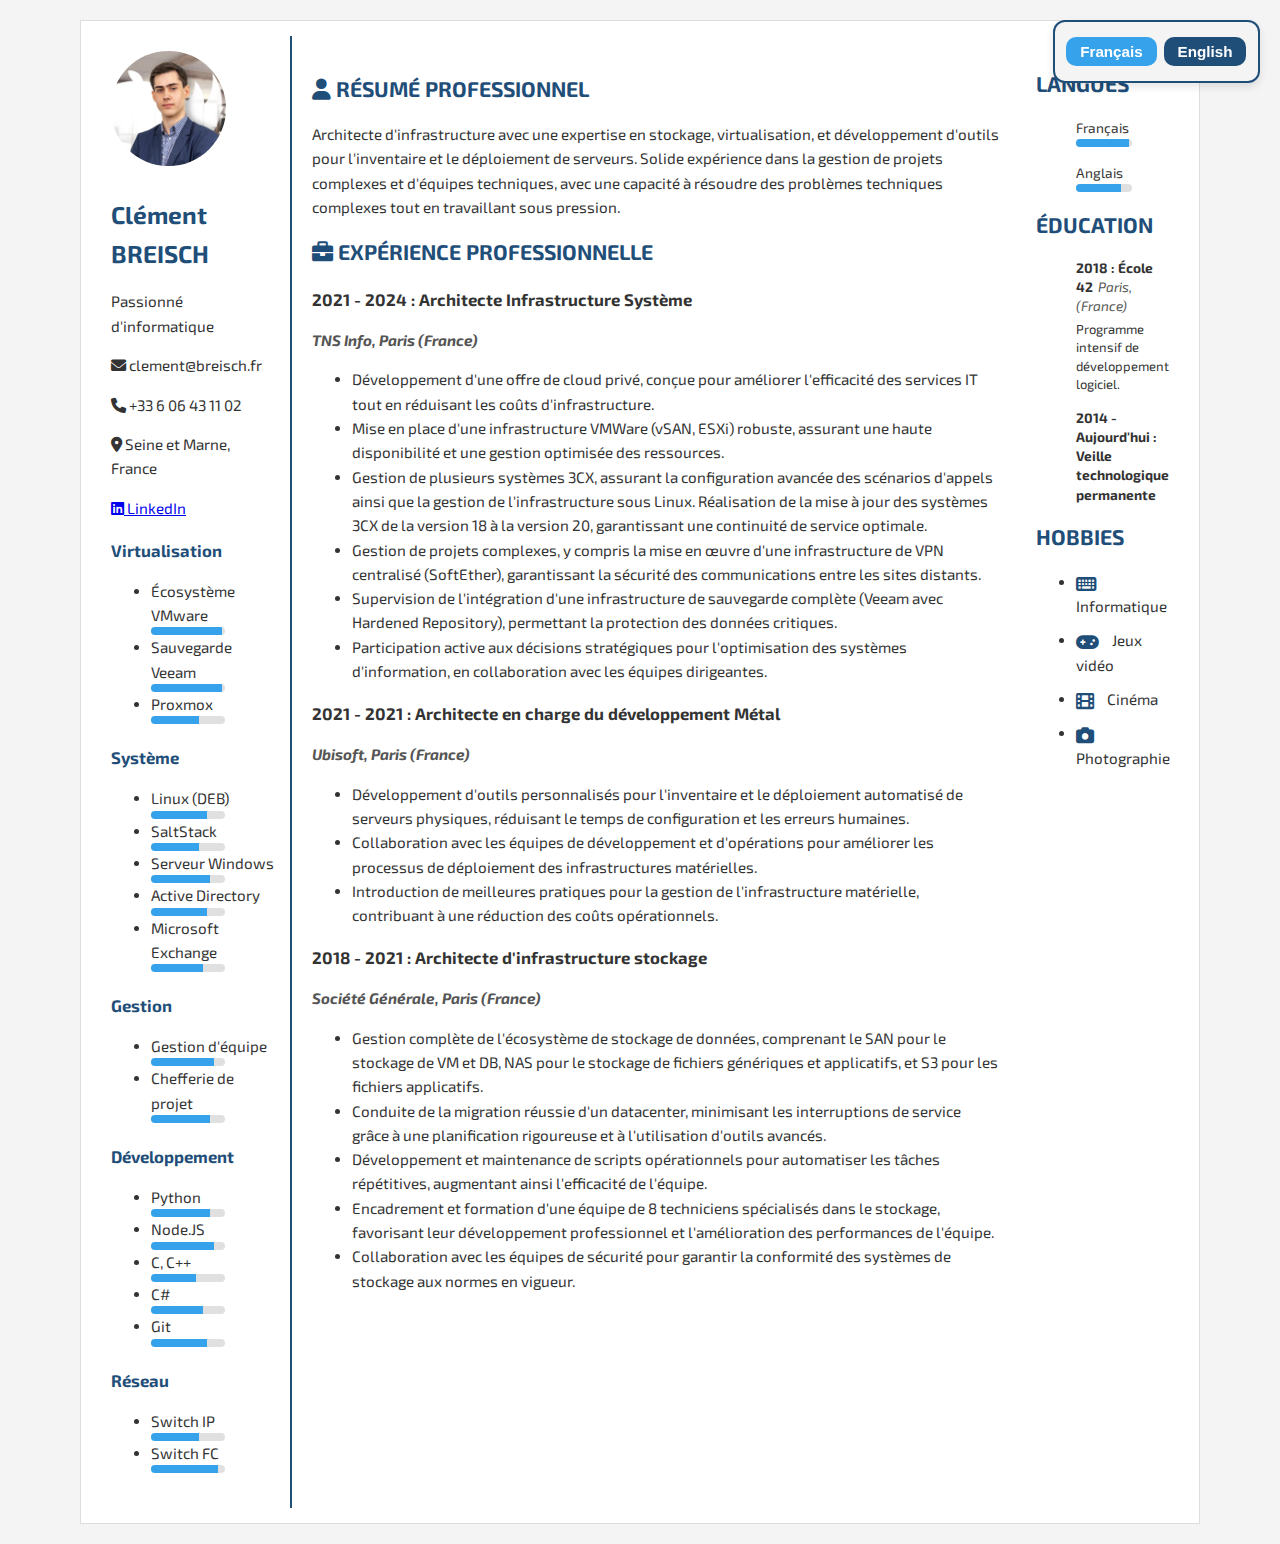
==== index.html @ fd559545 "v0.1" ====
<!DOCTYPE html>
<html lang="fr">
<head>
    <meta charset="UTF-8">
    <meta name="viewport" content="width=device-width, initial-scale=1.0">
    <title>Clément BREISCH - CV</title>
    <link rel="stylesheet" href="css/style.css">
    <link rel="stylesheet" href="https://cdnjs.cloudflare.com/ajax/libs/font-awesome/6.0.0-beta3/css/all.min.css">
</head>
<body>
    <div class="language-selector-container">
        <div class="language-selector">
            <button id="btn-fr" onclick="changeLanguage('fr')" class="active">Français</button>
            <button id="btn-en" onclick="changeLanguage('en')">English</button>
        </div>
    </div>    
    <div class="container">
        <!-- Left Column -->
        <div class="left-column">
            <img id="profile-pic" src="" alt="" class="profile-pic">
            <div id="contact-info" class="contact-info">
                <h1 id="name"></h1>
                <p id="title"></p>
                <p id="email-container"><i class="fas fa-envelope"></i> <span id="email"></span></p>
                <p id="phone-container"><i class="fas fa-phone"></i> <span id="phone"></span></p>
                <p id="location-container"><i class="fas fa-map-marker-alt"></i> <span id="location"></span></p>
                <a id="linkedin" href="#" style="display:none;"><i class="fab fa-linkedin"></i> LinkedIn</a>
                <a id="website" href="#" style="display:none;"><i class="fas fa-globe"></i> Website</a>
            </div>
            <div id="skills"></div>
        </div>

        <!-- Right Column -->
        <div id="experience" class="middle-column">
            <!-- Dynamic content will be loaded here -->
        </div>

        <div class="right-column">
            <h2 id="languages-title" class="section-title"><i class="fas fa-language"></i></h2>
            <ul id="languages"></ul>
            <h2 id="education-title" class="section-title"><i class="fas fa-graduation-cap"></i></h2>
            <ul id="education"></ul>
            <h2 id="hobbies-title" class="section-title"><i class="fas fa-sun"></i></h2>
            <ul id="hobbies"></ul>
        </div>
    </div>

    <script src="js/script.js"></script>
</body>
</html>
---- css/style.css ----
/* Importation de la police Exo 2 depuis Google Fonts */
@import url('https://fonts.googleapis.com/css2?family=Exo+2:wght@400;500;700&display=swap');

body {
    font-family: 'Exo 2', sans-serif;
    line-height: 1.6;
    color: #333;
    margin: 0;
    padding: 0;
    background-color: #f4f4f4;
    font-size: 0.95em;
}

h1, h2, h3, h4 {
    font-family: 'Exo 2', sans-serif;
    font-weight: 700;
    margin-top: 1em;
}

h1 {
    font-size: 1.5em;
    margin-bottom: 0.5em;
    color: #1F4E79;
}

h2 {
    font-size: 1.4em;
    color: #1F4E79;
    margin-bottom: 0.75em;
    margin-top: 0.75em;
}

h3 {
    font-size: 1.3em;
    color: #1F4E79;
    margin-bottom: 0.5em;
}

h4 {
    font-size: 1.2em;
    color: #1F4E79;
}

.container {
    max-width: 85%;
    margin: 20px auto;
    padding: 15px;
    display: flex;
    justify-content: space-between;
    border: 1px solid #ddd;
    background: #fff;
}

.left-column {
    width: 18%;
    padding: 15px;
    border-right: 2px solid #1F4E79;
    box-sizing: border-box;
}

.middle-column {
    width: 67%;
    padding: 20px;
    box-sizing: border-box;
}

.right-column {
    width: 15%;
    padding: 15px;
    box-sizing: border-box;
}

.profile-pic {
    width: 100%;
    height: auto;
    border-radius: 50%;
    margin-bottom: 20px;
}

.skills-section {
    margin-bottom: 20px;
}

.skills-section h4 {
    font-size: 1.1em;
    color: #1F4E79;
    margin-bottom: 10px;
}

.skills ul, #languages ul, #education ul, #hobbies ul {
    list-style-type: none;
    padding: 0;
    margin: 0;
}

.skills li, #languages li, #education li {
    display: block;
    margin-bottom: 15px; /* Augmentation de l'espacement entre les éléments */
    font-size: 0.9em;
}

.progress-bar {
    width: 60%;
    background-color: #e0e0e0;
    border-radius: 4px;
    overflow: hidden;
    height: 8px;
}

.progress-bar-inner {
    height: 100%;
    background-color: #36A2EB;
}

.language-selector-container {
    position: fixed;
    top: 20px;
    right: 20px;
    padding: 15px;
    background-color: #f4f4f4;
    border-radius: 12px;
    box-shadow: 0px 4px 8px rgba(0, 0, 0, 0.1);
    z-index: 1000;
    border: 2px solid #1F4E79;
}

.language-selector {
    display: flex;
    gap: 4%;
    justify-content: center;
    align-items: center;
}

.language-selector button {
    background-color: #1F4E79;
    color: white;
    border: none;
    padding: 6px 14px;
    border-radius: 10px;
    cursor: pointer;
    transition: background-color 0.3s;
    font-size: 1em;
    font-weight: bold;
}

.language-selector button:hover {
    background-color: #145a8a;
}

.language-selector button.active {
    background-color: #36A2EB;
}

.language-selector-container::before {
    color: #1F4E79;
    font-weight: bold;
    text-align: center;
    display: block;
    margin-bottom: 2px;
}


/* Ajustement spécifique pour la section Éducation */
#education li {
    margin-bottom: 15px; /* Ajout d'espace entre les éléments de la liste */
    line-height: 1.4;
}

#education li strong {
    font-weight: bold;
    display: inline; /* Suppression des sauts de ligne */
    margin-right: 5px;
}

#education li i {
    font-style: italic;
    color: #555;
    display: inline; /* Suppression des sauts de ligne */
    margin-right: 5px;
}

#education li p {
    margin: 0;
    margin-top: 5px; /* Réduction de l'espace avant le descriptif */
    color: #333;
    font-size: 0.95em;
}

/* Ajustement spécifique pour la section Expérience */
.experience-item h3 {
    font-size: 1.1em;
    font-weight: bold;
    color: #333;
}

.experience-item p i {
    font-size: 1em;
    font-weight: bold;
    color: #555;
    display: block; /* Permet de s'assurer que l'employeur et l'emplacement sont sur une ligne séparée */
    margin-top: 5px;
    margin-bottom: 10px;
}

/* Restauration des icônes des hobbies */
#hobbies li {
    margin-bottom: 10px;
}

#hobbies li i {
    margin-right: 10px;
    color: #1F4E79;
    font-size: 1.2em;
    vertical-align: middle;
}

/* Responsive adjustments */
@media only screen and (min-width: 1200px) {
    .left-column {
        width: 18%;
    }
    .middle-column {
        width: 67%;
    }
    .right-column {
        width: 15%;
    }

    .profile-pic {
        width: 70%;
        margin: 0 auto;
    }

    h1 {
        font-size: 1.6em;
    }
}

@media only screen and (max-width: 1200px) {
    .left-column {
        width: 22%;
    }
    .middle-column {
        width: 63%;
    }
    .right-column {
        width: 15%;
    }

    .profile-pic {
        width: 80%;
        margin: 0 auto;
    }

    .container {
        padding: 10px;
    }

    h1 {
        font-size: 1.3em;
    }
}

@media only screen and (max-width: 992px) {
    .left-column {
        width: 100%;
        border-right: none;
        text-align: center;
        margin-bottom: 20px;
    }
    .middle-column, .right-column {
        width: 100%;
    }

    .container {
        flex-direction: column;
        align-items: center;
        padding: 10px;
    }

    .language-selector-container {
        position: static;
        margin-bottom: 10px;
    }

    .profile-pic {
        width: 50%;
        height: auto;
        margin: 0 auto 15px auto;
        display: block;
    }

    h1 {
        font-size: 1.4em;
        text-align: center;
    }

    .skills li {
        font-size: 0.95em;
    }
}

@media only screen and (max-width: 768px) {
    .left-column, .middle-column, .right-column {
        width: 100%;
        padding: 0 10px;
    }

    h1 {
        font-size: 1.3em;
        text-align: center;
    }

    .profile-pic {
        width: 70%;
        margin: 0 auto;
    }
}

@media only screen and (max-width: 576px) {
    .container {
        padding: 5px;
    }

    h1 {
        font-size: 1.2em;
        text-align: center;
    }

    .profile-pic {
        width: 60%;
        margin: 0 auto;
    }

    .skills-section h4 {
        font-size: 0.9em;
    }

    .skills li {
        font-size: 0.85em;
    }

    .right-column h2 {
        font-size: 1.1em;
        text-align: center;
    }
}
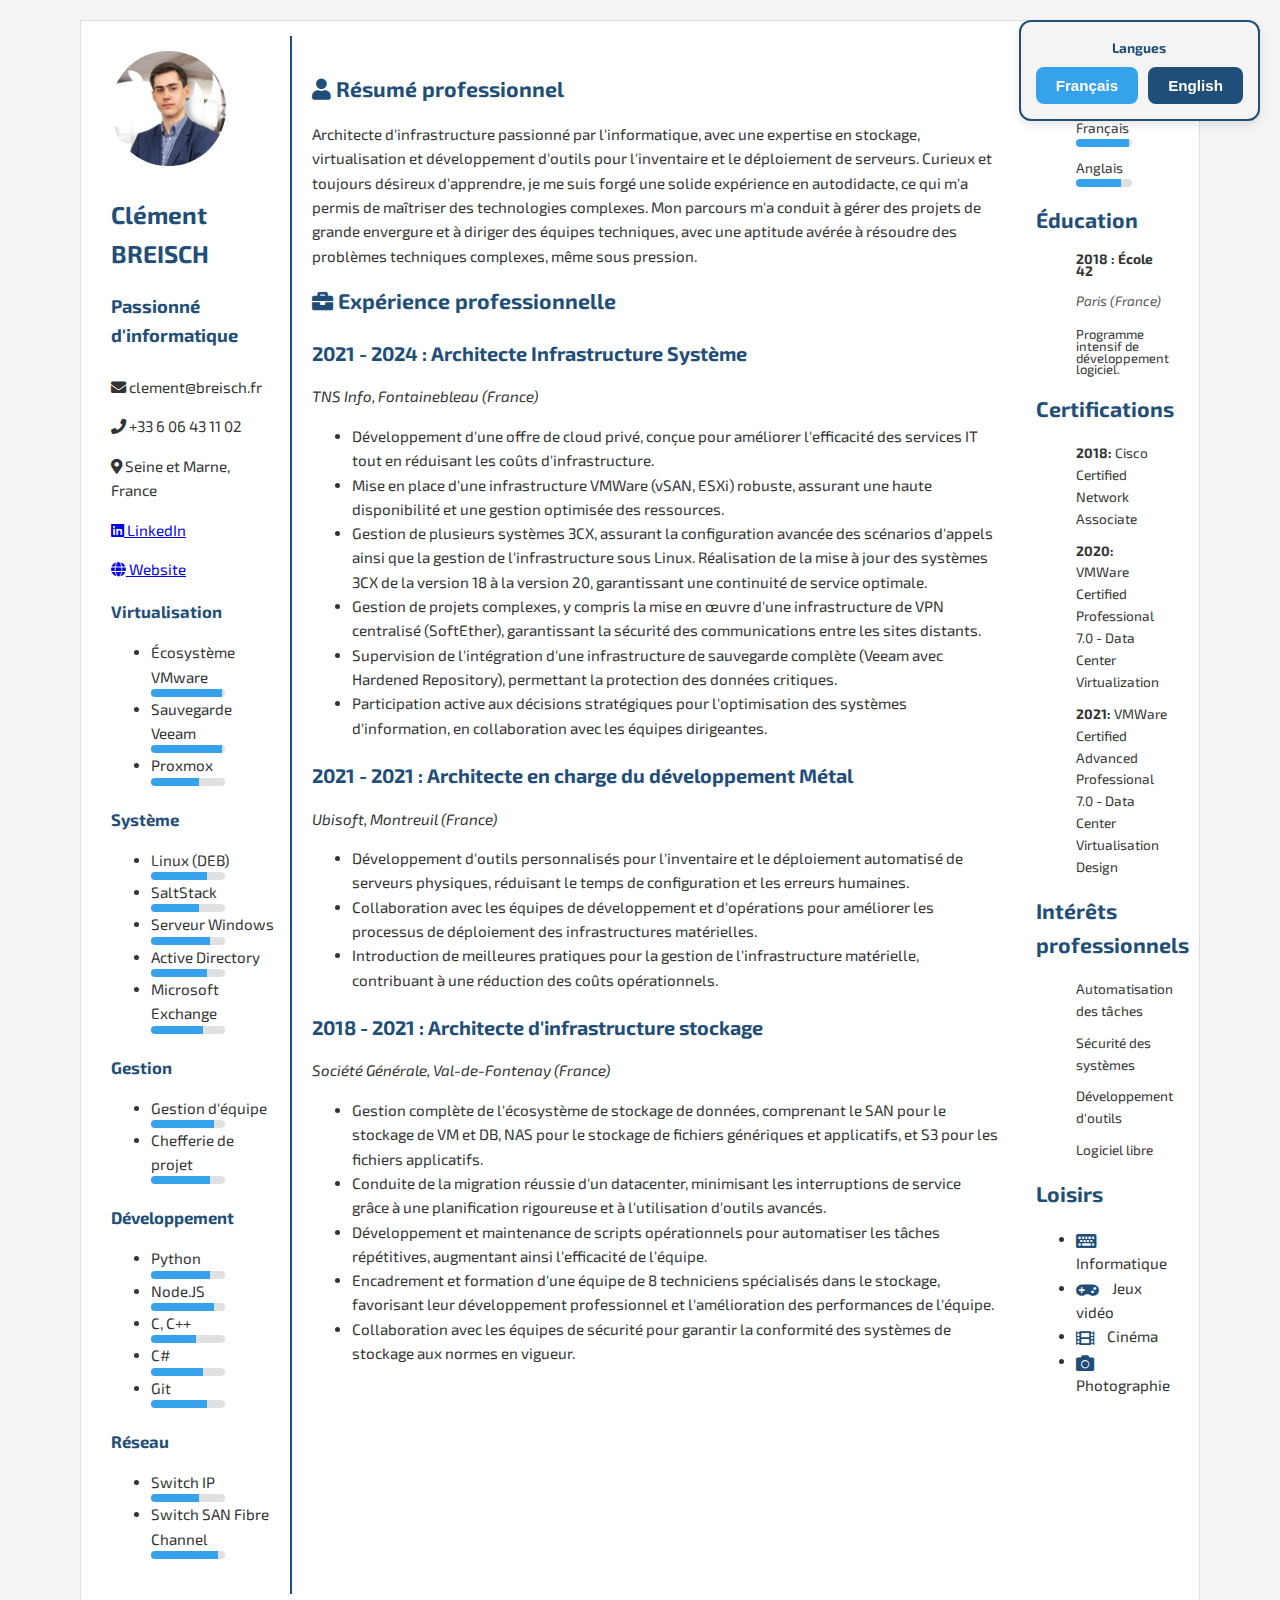
==== commit 2c081173: "Add Certifications and Profesionnal Interets" ====
--- a/index.html
+++ b/index.html
@@ -3,48 +3,72 @@
 <head>
     <meta charset="UTF-8">
     <meta name="viewport" content="width=device-width, initial-scale=1.0">
-    <title>Clément BREISCH - CV</title>
+    <title>CV</title>
     <link rel="stylesheet" href="css/style.css">
-    <link rel="stylesheet" href="https://cdnjs.cloudflare.com/ajax/libs/font-awesome/6.0.0-beta3/css/all.min.css">
+    <link rel="stylesheet" href="https://cdnjs.cloudflare.com/ajax/libs/font-awesome/5.15.4/css/all.min.css">
+    <script src="js/script.js"></script>
 </head>
 <body>
+    <!-- Sélecteur de langue -->
     <div class="language-selector-container">
         <div class="language-selector">
             <button id="btn-fr" onclick="changeLanguage('fr')" class="active">Français</button>
             <button id="btn-en" onclick="changeLanguage('en')">English</button>
         </div>
-    </div>    
+    </div>
+
     <div class="container">
-        <!-- Left Column -->
+        <!-- Colonne de gauche -->
         <div class="left-column">
-            <img id="profile-pic" src="" alt="" class="profile-pic">
-            <div id="contact-info" class="contact-info">
-                <h1 id="name"></h1>
-                <p id="title"></p>
-                <p id="email-container"><i class="fas fa-envelope"></i> <span id="email"></span></p>
-                <p id="phone-container"><i class="fas fa-phone"></i> <span id="phone"></span></p>
-                <p id="location-container"><i class="fas fa-map-marker-alt"></i> <span id="location"></span></p>
-                <a id="linkedin" href="#" style="display:none;"><i class="fab fa-linkedin"></i> LinkedIn</a>
-                <a id="website" href="#" style="display:none;"><i class="fas fa-globe"></i> Website</a>
+            <img id="profile-pic" class="profile-pic" src="./images/profile.jpg" alt="Clément Breisch">
+            <h1 id="name">Clément BREISCH</h1>
+            <h4 id="title">Passionné d'informatique</h4>
+            <p><i class="fas fa-envelope"></i> <span id="email"></span></p>
+            <p><i class="fas fa-phone"></i> <span id="phone"></span></p>
+            <p><i class="fas fa-map-marker-alt"></i> <span id="location"></span></p>
+            <p><a id="linkedin" href="#" style="display:none;"><i class="fab fa-linkedin"></i> LinkedIn</a></p>
+            <p><a id="website" href="#" style="display:none;"><i class="fas fa-globe"></i> Website</a></p>
+            
+            <!-- Compétences -->
+            <div id="skills">
+                <!-- Compétences générées dynamiquement -->
             </div>
-            <div id="skills"></div>
         </div>
 
-        <!-- Right Column -->
-        <div id="experience" class="middle-column">
-            <!-- Dynamic content will be loaded here -->
+        <!-- Colonne du milieu -->
+        <div class="middle-column">
+            <div id="experience">
+                <!-- Expériences générées dynamiquement -->
+            </div>
         </div>
 
+        <!-- Colonne de droite -->
         <div class="right-column">
-            <h2 id="languages-title" class="section-title"><i class="fas fa-language"></i></h2>
-            <ul id="languages"></ul>
-            <h2 id="education-title" class="section-title"><i class="fas fa-graduation-cap"></i></h2>
-            <ul id="education"></ul>
-            <h2 id="hobbies-title" class="section-title"><i class="fas fa-sun"></i></h2>
-            <ul id="hobbies"></ul>
+            <h2 id="languages-title">Langues</h2>
+            <ul id="languages">
+                <!-- Langues générées dynamiquement -->
+            </ul>
+            
+            <h2 id="education-title">Éducation</h2>
+            <ul id="education">
+                <!-- Éducation générée dynamiquement -->
+            </ul>
+
+            <h2 id="certifications-title">Certifications</h2>
+            <ul id="certifications">
+                <!-- Certifications générées dynamiquement -->
+            </ul>
+
+            <h2 id="professional-interests-title">Centres d'intérêt professionnels</h2>
+            <ul id="professional-interests">
+                <!-- Centres d'intérêt professionnels générés dynamiquement -->
+            </ul>
+
+            <h2 id="hobbies-title">Hobbies</h2>
+            <ul id="hobbies">
+                <!-- Hobbies générés dynamiquement -->
+            </ul>
         </div>
     </div>
-
-    <script src="js/script.js"></script>
 </body>
 </html>
--- a/css/style.css
+++ b/css/style.css
@@ -87,15 +87,15 @@
     margin-bottom: 10px;
 }
 
-.skills ul, #languages ul, #education ul, #hobbies ul {
+.skills ul, #languages ul, #education ul, #certifications ul, #professional-interests ul, #hobbies ul {
     list-style-type: none;
     padding: 0;
     margin: 0;
 }
 
-.skills li, #languages li, #education li {
+.skills li, #languages li, #education li, #certifications li, #professional-interests li {
     display: block;
-    margin-bottom: 15px; /* Augmentation de l'espacement entre les éléments */
+    margin-bottom: 10px; /* Espacement entre les éléments */
     font-size: 0.9em;
 }
 
@@ -126,7 +126,7 @@
 
 .language-selector {
     display: flex;
-    gap: 4%;
+    gap: 10px;
     justify-content: center;
     align-items: center;
 }
@@ -135,8 +135,8 @@
     background-color: #1F4E79;
     color: white;
     border: none;
-    padding: 6px 14px;
-    border-radius: 10px;
+    padding: 10px 20px;
+    border-radius: 8px;
     cursor: pointer;
     transition: background-color 0.3s;
     font-size: 1em;
@@ -152,31 +152,32 @@
 }
 
 .language-selector-container::before {
+    content: "Langues";
+    font-size: 0.9em;
     color: #1F4E79;
     font-weight: bold;
     text-align: center;
     display: block;
-    margin-bottom: 2px;
-}
-
+    margin-bottom: 8px;
+}
 
 /* Ajustement spécifique pour la section Éducation */
 #education li {
     margin-bottom: 15px; /* Ajout d'espace entre les éléments de la liste */
-    line-height: 1.4;
+    line-height: 0.9;
 }
 
 #education li strong {
     font-weight: bold;
-    display: inline; /* Suppression des sauts de ligne */
-    margin-right: 5px;
+    display: block; /* Suppression des sauts de ligne */
+    margin-bottom: 5px;
 }
 
 #education li i {
     font-style: italic;
     color: #555;
-    display: inline; /* Suppression des sauts de ligne */
-    margin-right: 5px;
+    display: block; /* Suppression des sauts de ligne */
+    margin-bottom: 5px;
 }
 
 #education li p {
@@ -186,27 +187,7 @@
     font-size: 0.95em;
 }
 
-/* Ajustement spécifique pour la section Expérience */
-.experience-item h3 {
-    font-size: 1.1em;
-    font-weight: bold;
-    color: #333;
-}
-
-.experience-item p i {
-    font-size: 1em;
-    font-weight: bold;
-    color: #555;
-    display: block; /* Permet de s'assurer que l'employeur et l'emplacement sont sur une ligne séparée */
-    margin-top: 5px;
-    margin-bottom: 10px;
-}
-
 /* Restauration des icônes des hobbies */
-#hobbies li {
-    margin-bottom: 10px;
-}
-
 #hobbies li i {
     margin-right: 10px;
     color: #1F4E79;
@@ -345,3 +326,4 @@
         text-align: center;
     }
 }
+
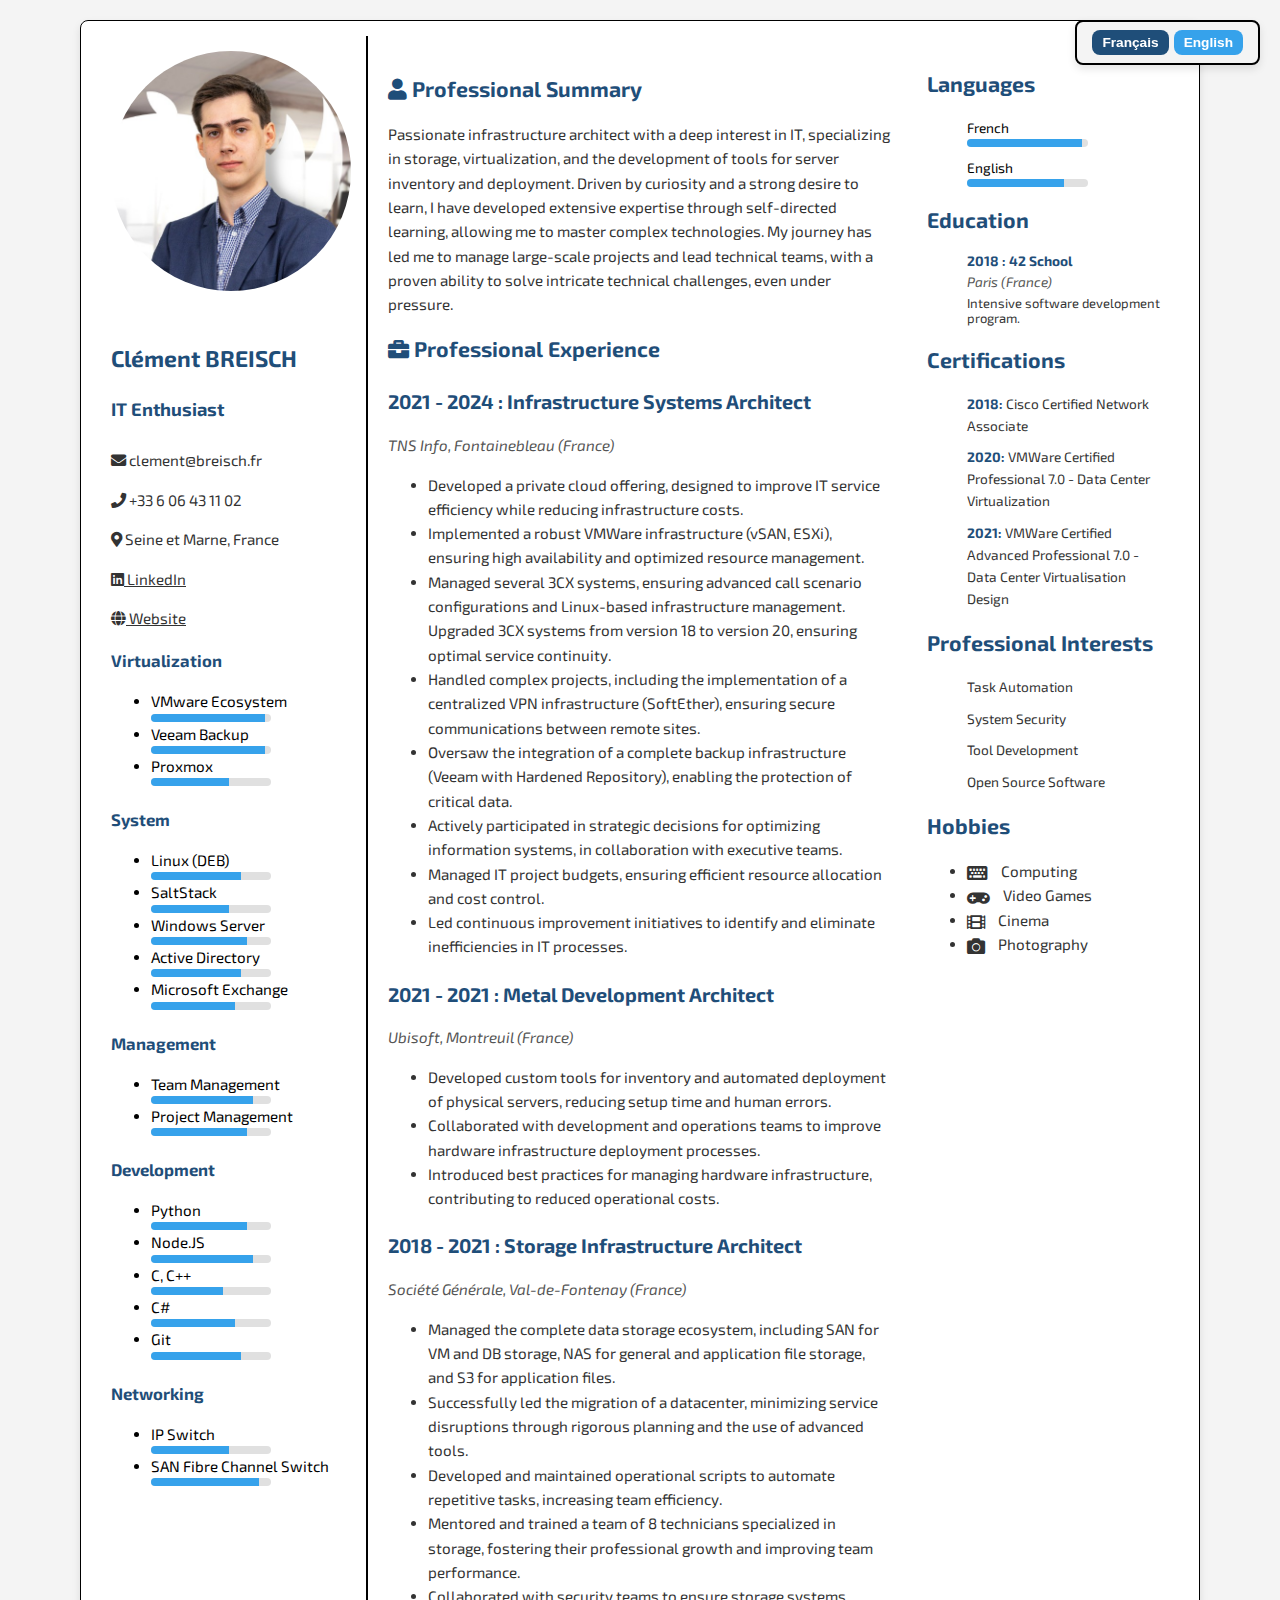
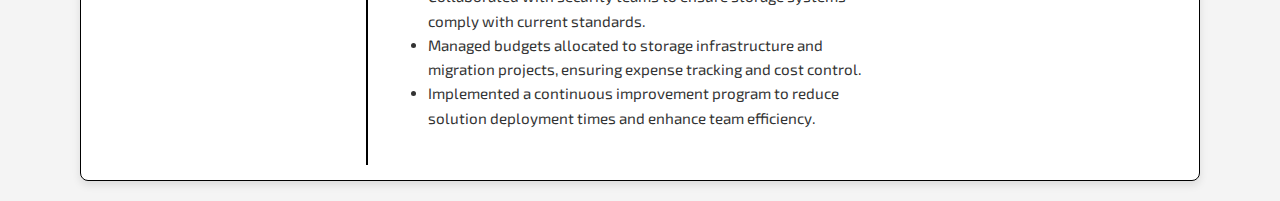
==== commit 2c5a8c23: "Refactor language selector and update styling in index.html" ====
--- a/index.html
+++ b/index.html
@@ -1,74 +1,82 @@
 <!DOCTYPE html>
 <html lang="fr">
+
 <head>
     <meta charset="UTF-8">
     <meta name="viewport" content="width=device-width, initial-scale=1.0">
     <title>CV</title>
     <link rel="stylesheet" href="css/style.css">
     <link rel="stylesheet" href="https://cdnjs.cloudflare.com/ajax/libs/font-awesome/5.15.4/css/all.min.css">
-    <script src="js/script.js"></script>
+    <script src="js/script.js" defer></script>
 </head>
-<body>
-    <!-- Sélecteur de langue -->
-    <div class="language-selector-container">
+
+<body class="light-bg">
+    <!-- Language Selector -->
+    <div class="language-selector-container light-bg primary-border">
         <div class="language-selector">
-            <button id="btn-fr" onclick="changeLanguage('fr')" class="active">Français</button>
-            <button id="btn-en" onclick="changeLanguage('en')">English</button>
+            <button id="btn-fr" onclick="changeLanguage('fr')" class="button-primary active">Français</button>
+            <button id="btn-en" onclick="changeLanguage('en')" class="button-primary">English</button>
         </div>
     </div>
 
-    <div class="container">
-        <!-- Colonne de gauche -->
-        <div class="left-column">
-            <img id="profile-pic" class="profile-pic" src="./images/profile.jpg" alt="Clément Breisch">
-            <h1 id="name">Clément BREISCH</h1>
-            <h4 id="title">Passionné d'informatique</h4>
-            <p><i class="fas fa-envelope"></i> <span id="email"></span></p>
-            <p><i class="fas fa-phone"></i> <span id="phone"></span></p>
-            <p><i class="fas fa-map-marker-alt"></i> <span id="location"></span></p>
-            <p><a id="linkedin" href="#" style="display:none;"><i class="fab fa-linkedin"></i> LinkedIn</a></p>
-            <p><a id="website" href="#" style="display:none;"><i class="fas fa-globe"></i> Website</a></p>
+    <div class="container white-bg secondary-border">
+        <!-- Left Column -->
+        <div class="left-column primary-border">
+            <img id="profile-pic" class="profile-pic" src="./images/profile.jpg" alt="Profile Picture">
+            <h1 id="name" class="primary-text">Clément BREISCH</h1>
+            <h4 id="title" class="primary-text">Passionné d'informatique</h4>
+            <p class="secondary-text"><i class="fas fa-envelope"></i> <span id="email">email@example.com</span></p>
+            <p class="secondary-text"><i class="fas fa-phone"></i> <span id="phone">+33 6 12 34 56 78</span></p>
+            <p class="secondary-text"><i class="fas fa-map-marker-alt"></i> <span id="location">Paris, France</span></p>
+            <p><a id="linkedin" class="secondary-text" href="#" style="display:none;"><i class="fab fa-linkedin"></i> LinkedIn</a></p>
+            <p><a id="website" class="secondary-text" href="#" style="display:none;"><i class="fas fa-globe"></i> Website</a></p>
             
-            <!-- Compétences -->
+            <!-- Skills -->
             <div id="skills">
-                <!-- Compétences générées dynamiquement -->
+                <!-- Skills dynamically generated via JavaScript -->
             </div>
         </div>
 
-        <!-- Colonne du milieu -->
+        <!-- Middle Column -->
         <div class="middle-column">
             <div id="experience">
-                <!-- Expériences générées dynamiquement -->
+                <!-- Experience dynamically generated via JavaScript -->
             </div>
         </div>
 
-        <!-- Colonne de droite -->
+        <!-- Right Column -->
         <div class="right-column">
-            <h2 id="languages-title">Langues</h2>
+            <!-- Languages -->
+            <h2 id="languages-title" class="primary-text">Langues</h2>
             <ul id="languages">
-                <!-- Langues générées dynamiquement -->
-            </ul>
-            
-            <h2 id="education-title">Éducation</h2>
-            <ul id="education">
-                <!-- Éducation générée dynamiquement -->
+                <!-- Languages dynamically generated via JavaScript -->
             </ul>
 
-            <h2 id="certifications-title">Certifications</h2>
-            <ul id="certifications">
-                <!-- Certifications générées dynamiquement -->
+            <!-- Education -->
+            <h2 id="education-title" class="primary-text">Éducation</h2>
+            <ul id="education">
+                <!-- Education dynamically generated via JavaScript -->
             </ul>
 
-            <h2 id="professional-interests-title">Centres d'intérêt professionnels</h2>
-            <ul id="professional-interests">
-                <!-- Centres d'intérêt professionnels générés dynamiquement -->
+            <!-- Certifications -->
+            <h2 id="certifications-title" class="primary-text">Certifications</h2>
+            <ul id="certifications">
+                <!-- Certifications dynamically generated via JavaScript -->
             </ul>
 
-            <h2 id="hobbies-title">Hobbies</h2>
+            <!-- Professional Interests -->
+            <h2 id="professional-interests-title" class="primary-text">Centres d'intérêt professionnels</h2>
+            <ul id="professional-interests">
+                <!-- Professional Interests dynamically generated via JavaScript -->
+            </ul>
+
+            <!-- Hobbies -->
+            <h2 id="hobbies-title" class="primary-text">Hobbies</h2>
             <ul id="hobbies">
-                <!-- Hobbies générés dynamiquement -->
+                <!-- Hobbies dynamically generated via JavaScript -->
             </ul>
         </div>
     </div>
 </body>
+
 </html>
--- a/css/style.css
+++ b/css/style.css
@@ -1,13 +1,66 @@
 /* Importation de la police Exo 2 depuis Google Fonts */
 @import url('https://fonts.googleapis.com/css2?family=Exo+2:wght@400;500;700&display=swap');
 
+/* Color Classes */
+.primary-text {
+    color: #1F4E79;
+}
+
+.secondary-text {
+    color: #333;
+}
+
+.tertiary-text {
+    color: #555;
+}
+
+.light-bg {
+    background-color: #f4f4f4;
+}
+
+.white-bg {
+    background-color: #fff;
+}
+
+.dark-bg {
+    background-color: #222;
+}
+
+.primary-border {
+    border-color: #1F4E79;
+}
+
+.secondary-border {
+    border-color: #ddd;
+}
+
+.progress-bar-bg {
+    background-color: #e0e0e0;
+}
+
+.progress-bar-fill {
+    background-color: #36A2EB;
+}
+
+.button-primary {
+    background-color: #1F4E79;
+    color: white;
+}
+
+.button-primary:hover {
+    background-color: #145a8a;
+}
+
+.button-active {
+    background-color: #36A2EB;
+}
+
+/* Base Styles */
 body {
     font-family: 'Exo 2', sans-serif;
     line-height: 1.6;
-    color: #333;
     margin: 0;
     padding: 0;
-    background-color: #f4f4f4;
     font-size: 0.95em;
 }
 
@@ -20,56 +73,56 @@
 h1 {
     font-size: 1.5em;
     margin-bottom: 0.5em;
-    color: #1F4E79;
 }
 
 h2 {
     font-size: 1.4em;
-    color: #1F4E79;
     margin-bottom: 0.75em;
     margin-top: 0.75em;
 }
 
 h3 {
     font-size: 1.3em;
-    color: #1F4E79;
     margin-bottom: 0.5em;
 }
 
 h4 {
     font-size: 1.2em;
-    color: #1F4E79;
-}
-
+}
+
+/* Container */
 .container {
     max-width: 85%;
     margin: 20px auto;
     padding: 15px;
     display: flex;
     justify-content: space-between;
-    border: 1px solid #ddd;
-    background: #fff;
+    border: 1px solid;
+    border-radius: 8px;
+    box-shadow: 0px 4px 8px rgba(0, 0, 0, 0.1);
+}
+
+.left-column, .middle-column, .right-column {
+    box-sizing: border-box;
 }
 
 .left-column {
-    width: 18%;
+    width: 25%;
     padding: 15px;
-    border-right: 2px solid #1F4E79;
-    box-sizing: border-box;
+    border-right: 2px solid;
 }
 
 .middle-column {
-    width: 67%;
+    width: 50%;
     padding: 20px;
-    box-sizing: border-box;
 }
 
 .right-column {
-    width: 15%;
+    width: 25%;
     padding: 15px;
-    box-sizing: border-box;
-}
-
+}
+
+/* Profile Picture */
 .profile-pic {
     width: 100%;
     height: auto;
@@ -77,13 +130,13 @@
     margin-bottom: 20px;
 }
 
+/* Skills Section */
 .skills-section {
     margin-bottom: 20px;
 }
 
 .skills-section h4 {
     font-size: 1.1em;
-    color: #1F4E79;
     margin-bottom: 10px;
 }
 
@@ -95,13 +148,13 @@
 
 .skills li, #languages li, #education li, #certifications li, #professional-interests li {
     display: block;
-    margin-bottom: 10px; /* Espacement entre les éléments */
+    margin-bottom: 10px;
     font-size: 0.9em;
 }
 
+/* Progress Bar */
 .progress-bar {
     width: 60%;
-    background-color: #e0e0e0;
     border-radius: 4px;
     overflow: hidden;
     height: 8px;
@@ -109,221 +162,139 @@
 
 .progress-bar-inner {
     height: 100%;
-    background-color: #36A2EB;
 }
 
 .language-selector-container {
     position: fixed;
     top: 20px;
     right: 20px;
-    padding: 15px;
-    background-color: #f4f4f4;
-    border-radius: 12px;
+    padding: 8px 15px; /* Smaller padding */
+    border-radius: 8px;
     box-shadow: 0px 4px 8px rgba(0, 0, 0, 0.1);
     z-index: 1000;
-    border: 2px solid #1F4E79;
+    border: 2px solid; /* Use pre-defined color classes elsewhere */
+    transition: opacity 0.5s ease, transform 0.5s ease; /* Smooth transition */
+    opacity: 1;
+    transform: translateY(0);
 }
 
 .language-selector {
     display: flex;
-    gap: 10px;
+    gap: 5px;
     justify-content: center;
     align-items: center;
 }
 
 .language-selector button {
-    background-color: #1F4E79;
-    color: white;
     border: none;
-    padding: 10px 20px;
+    padding: 5px 10px;
     border-radius: 8px;
     cursor: pointer;
     transition: background-color 0.3s;
-    font-size: 1em;
+    font-size: 0.9em;
     font-weight: bold;
 }
 
-.language-selector button:hover {
-    background-color: #145a8a;
-}
-
-.language-selector button.active {
-    background-color: #36A2EB;
-}
-
-.language-selector-container::before {
-    content: "Langues";
-    font-size: 0.9em;
-    color: #1F4E79;
-    font-weight: bold;
-    text-align: center;
-    display: block;
-    margin-bottom: 8px;
-}
-
-/* Ajustement spécifique pour la section Éducation */
+/* Initially hidden (for when user scrolls away from the top) */
+.language-hidden {
+    opacity: 0;
+    transform: translateY(-20px); /* Move it up to hide smoothly */
+}
+
+
+/* Adjustments for Specific Sections */
 #education li {
-    margin-bottom: 15px; /* Ajout d'espace entre les éléments de la liste */
-    line-height: 0.9;
+    margin-bottom: 15px;
+    line-height: 1.2;
 }
 
 #education li strong {
     font-weight: bold;
-    display: block; /* Suppression des sauts de ligne */
+    display: block;
     margin-bottom: 5px;
 }
 
 #education li i {
     font-style: italic;
-    color: #555;
-    display: block; /* Suppression des sauts de ligne */
+    display: block;
     margin-bottom: 5px;
 }
 
 #education li p {
     margin: 0;
-    margin-top: 5px; /* Réduction de l'espace avant le descriptif */
-    color: #333;
+    margin-top: 5px;
     font-size: 0.95em;
 }
 
-/* Restauration des icônes des hobbies */
+/* Hobbies Icons */
 #hobbies li i {
     margin-right: 10px;
-    color: #1F4E79;
     font-size: 1.2em;
     vertical-align: middle;
 }
 
-/* Responsive adjustments */
-@media only screen and (min-width: 1200px) {
+/* Responsive Adjustments */
+/* Include your existing media queries here */
+
+@media (prefers-color-scheme: dark) {
+    body {
+        background-color: #222; /* Darker background for dark mode */
+        color: #e0e0e0; /* Light but not too light text color */
+    }
+
+    h1, h2, h3, h4 {
+        color: #AFCBFF; /* Brighter heading text for better visibility */
+    }
+
+    .light-bg {
+        background-color: #333; /* Darker background for light sections */
+    }
+
+    .primary-text {
+        color: #AFCBFF;
+    }
+
+    .secondary-text {
+        color: #e0e0e0; /* Adjusted for readability */
+    }
+
+    .tertiary-text {
+        color: #bbb; /* Slightly darker than secondary for better contrast */
+    }
+
+    .container {
+        background-color: #333; /* Darker container background */
+        border-color: #555;
+    }
+
     .left-column {
-        width: 18%;
-    }
-    .middle-column {
-        width: 67%;
-    }
-    .right-column {
-        width: 15%;
-    }
-
-    .profile-pic {
-        width: 70%;
-        margin: 0 auto;
-    }
-
-    h1 {
-        font-size: 1.6em;
-    }
-}
-
-@media only screen and (max-width: 1200px) {
-    .left-column {
-        width: 22%;
-    }
-    .middle-column {
-        width: 63%;
-    }
-    .right-column {
-        width: 15%;
-    }
-
-    .profile-pic {
-        width: 80%;
-        margin: 0 auto;
-    }
-
-    .container {
-        padding: 10px;
-    }
-
-    h1 {
-        font-size: 1.3em;
-    }
-}
-
-@media only screen and (max-width: 992px) {
-    .left-column {
-        width: 100%;
-        border-right: none;
-        text-align: center;
-        margin-bottom: 20px;
-    }
-    .middle-column, .right-column {
-        width: 100%;
-    }
-
-    .container {
-        flex-direction: column;
-        align-items: center;
-        padding: 10px;
+        border-right-color: #555;
     }
 
     .language-selector-container {
-        position: static;
-        margin-bottom: 10px;
-    }
-
-    .profile-pic {
-        width: 50%;
-        height: auto;
-        margin: 0 auto 15px auto;
-        display: block;
-    }
-
-    h1 {
-        font-size: 1.4em;
-        text-align: center;
-    }
-
-    .skills li {
-        font-size: 0.95em;
-    }
-}
-
-@media only screen and (max-width: 768px) {
-    .left-column, .middle-column, .right-column {
-        width: 100%;
-        padding: 0 10px;
-    }
-
-    h1 {
-        font-size: 1.3em;
-        text-align: center;
-    }
-
-    .profile-pic {
-        width: 70%;
-        margin: 0 auto;
-    }
-}
-
-@media only screen and (max-width: 576px) {
-    .container {
-        padding: 5px;
-    }
-
-    h1 {
-        font-size: 1.2em;
-        text-align: center;
-    }
-
-    .profile-pic {
-        width: 60%;
-        margin: 0 auto;
-    }
-
-    .skills-section h4 {
-        font-size: 0.9em;
-    }
-
-    .skills li {
-        font-size: 0.85em;
-    }
-
-    .right-column h2 {
-        font-size: 1.1em;
-        text-align: center;
-    }
-}
-
+        background-color: #444;
+        border-color: #555;
+    }
+
+    .button-primary {
+        background-color: #555;
+        color: white;
+    }
+
+    .button-primary:hover {
+        background-color: #666;
+    }
+
+    .progress-bar-bg {
+        background-color: #555;
+    }
+
+    .progress-bar-fill {
+        background-color: #36A2EB;
+    }
+}
+
+/* Print Styles */
+@media print {
+    /* Include your existing print styles here */
+}
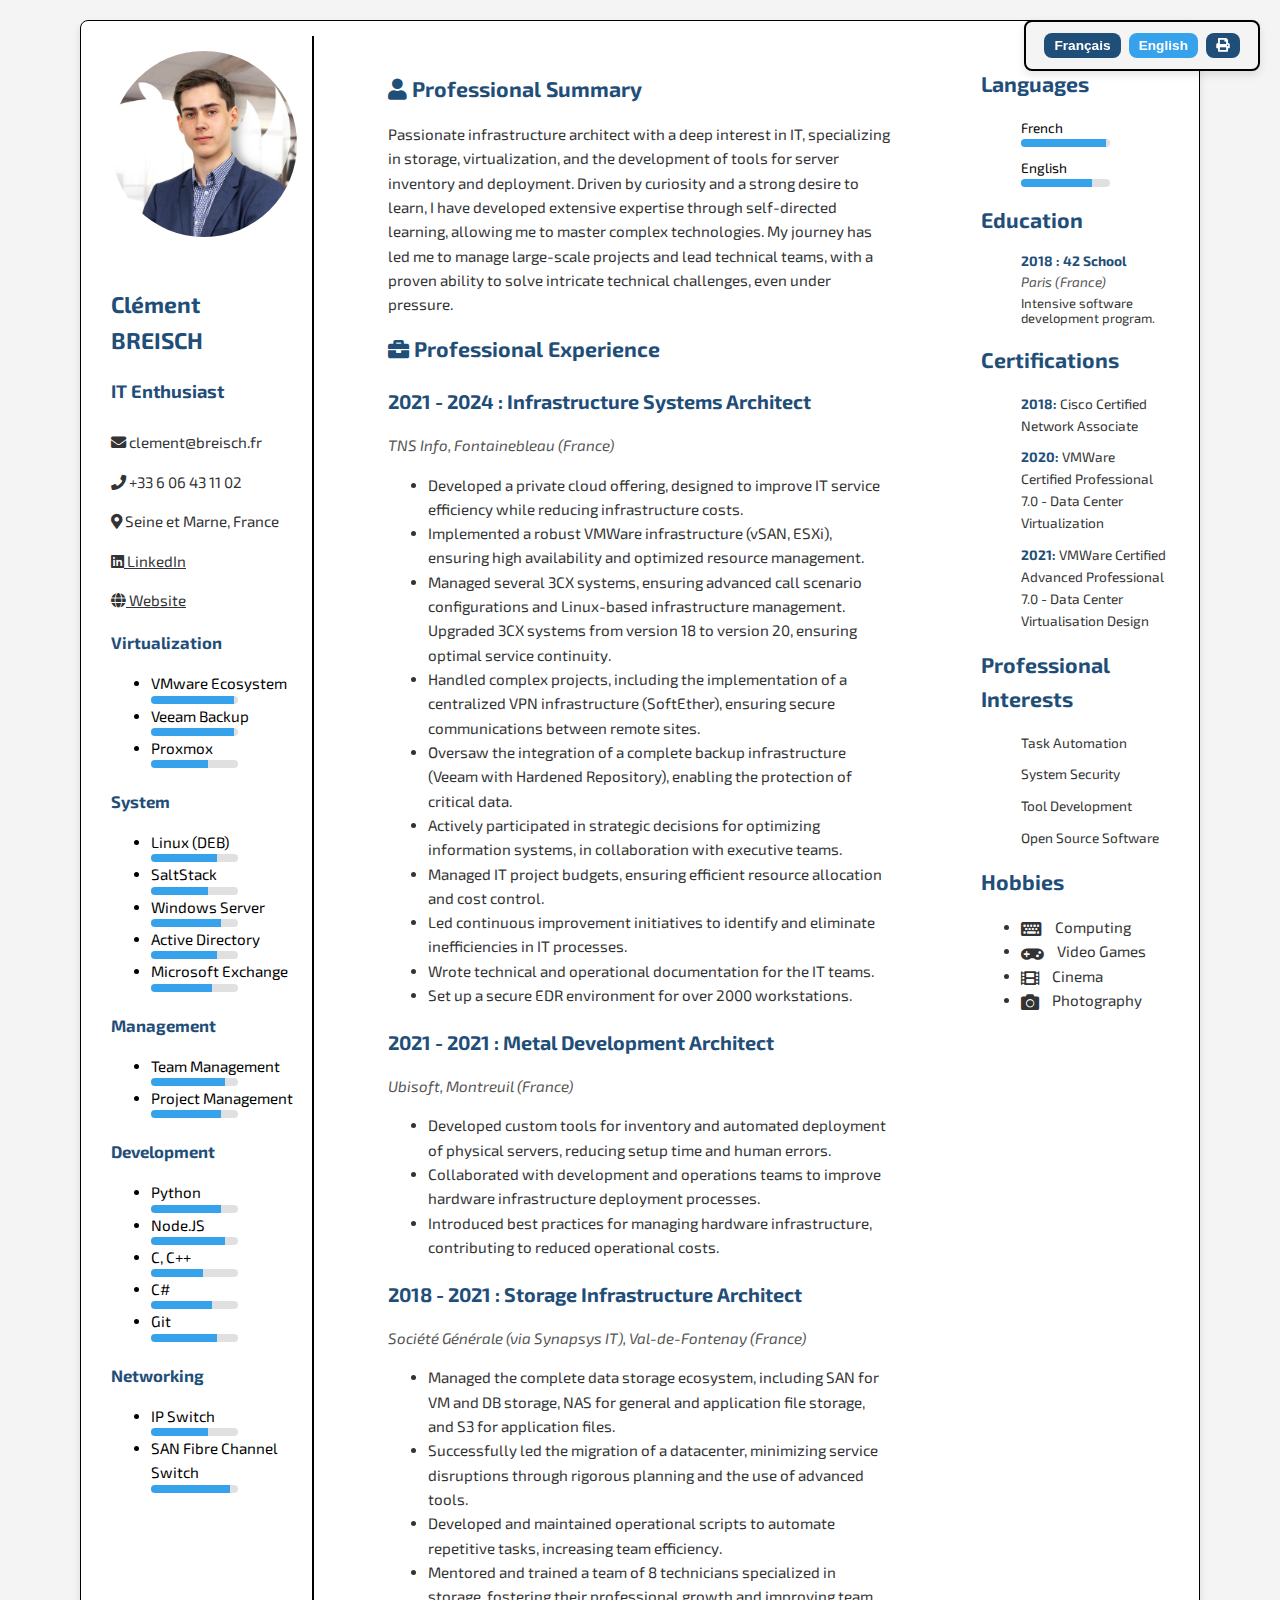
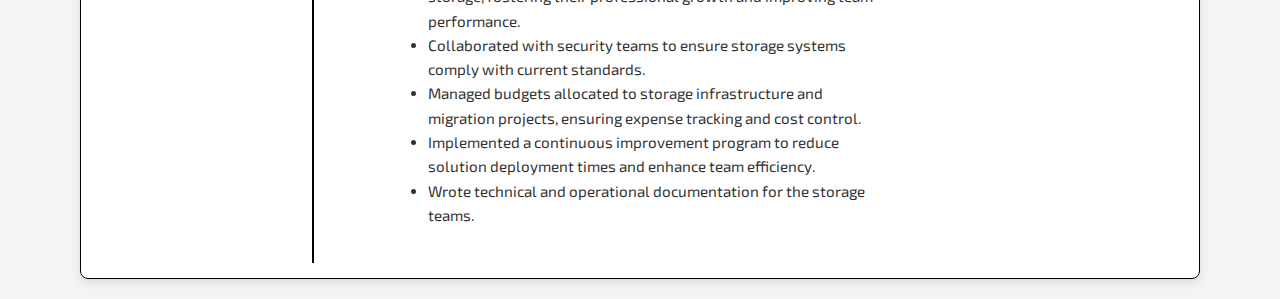
==== commit 8c242fcd: "adding print feature" ====
--- a/index.html
+++ b/index.html
@@ -16,6 +16,9 @@
         <div class="language-selector">
             <button id="btn-fr" onclick="changeLanguage('fr')" class="button-primary active">Français</button>
             <button id="btn-en" onclick="changeLanguage('en')" class="button-primary">English</button>
+            <button id="btn-print" onclick="printCv()" class="button-primary">
+                <i class="fas fa-print"></i>
+            </button>
         </div>
     </div>
 
--- a/css/style.css
+++ b/css/style.css
@@ -176,11 +176,13 @@
     transition: opacity 0.5s ease, transform 0.5s ease; /* Smooth transition */
     opacity: 1;
     transform: translateY(0);
+    
 }
 
 .language-selector {
     display: flex;
-    gap: 5px;
+    gap: 8px;
+    padding: 3px;
     justify-content: center;
     align-items: center;
 }
@@ -294,7 +296,88 @@
     }
 }
 
-/* Print Styles */
-@media print {
-    /* Include your existing print styles here */
-}
+/* Large screens */
+@media only screen and (min-width: 1200px) {
+    .left-column {
+        max-width: 20%;
+    }
+    .middle-column {
+        max-width: 60%;
+    }
+    .right-column {
+        max-width: 20%;
+    }
+}
+
+/* Tablets */
+@media only screen and (max-width: 992px) {
+    .container {
+        flex-direction: column;
+        padding: 10px;
+    }
+
+    .left-column, .middle-column, .right-column {
+        width: 100%;
+        padding: 10px;
+    }
+
+    h1 {
+        font-size: 1.4em;
+        text-align: center;
+    }
+
+    h4 {
+        font-size: 1.3em;
+        text-align: center;
+    }
+
+    .profile-pic {
+        width: 70%; /* Make the profile picture smaller for tablets */
+        margin-left: auto;
+        margin-right: auto;
+        display: block;
+        max-width: 300px;
+    }
+}
+
+/* Mobile */
+@media only screen and (max-width: 768px) {
+    .left-column, .middle-column, .right-column {
+        width: 100%;
+        padding: 5px;
+    }
+
+    .profile-pic {
+        width: 60%; /* Further reduce size for smaller mobile devices */
+        margin-left: auto;
+        margin-right: auto;
+        display: block;
+    }
+
+    h1 {
+        font-size: 1.3em;
+    }
+}
+
+/* Small Mobile */
+@media only screen and (max-width: 576px) {
+    .container {
+        padding: 5px;
+    }
+
+    .profile-pic {
+        width: 50%; /* Reduce size for small mobile devices */
+        margin-left: auto;
+        margin-right: auto;
+        display: block;
+    }
+
+    h1 {
+        font-size: 1.2em;
+    }
+
+    .right-column h2 {
+        font-size: 1.1em;
+        text-align: center;
+    }
+}
